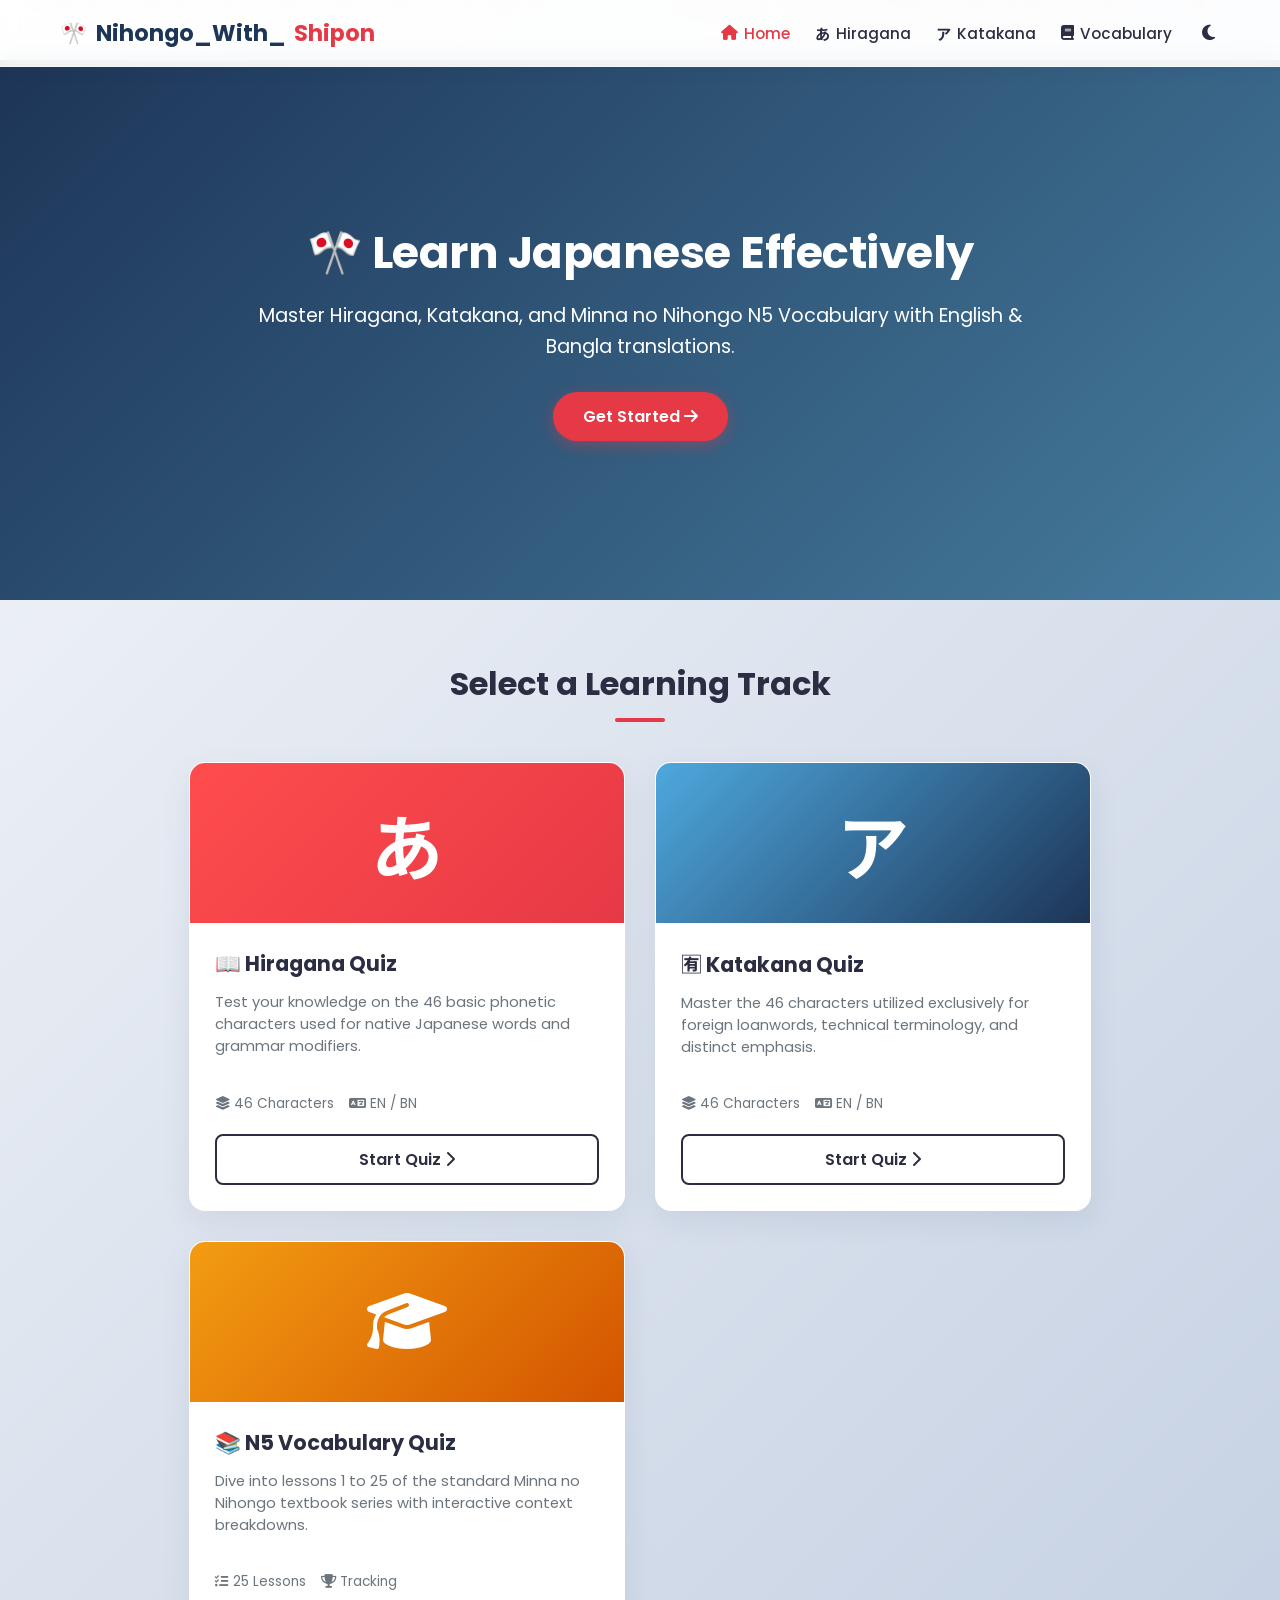
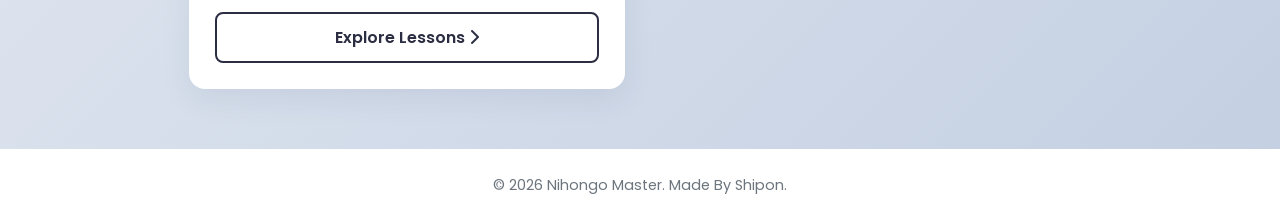
==== index.html @ 007f2280 "Add files via upload" ====
<!DOCTYPE html>
<html lang="en" data-theme="light">
<head>
    <meta charset="UTF-8">
    <meta name="viewport" content="width=device-width, initial-scale=1.0">
    <title>Nihongo Master | Japanese Quiz App</title>
    <link rel="preconnect" href="https://fonts.googleapis.com">
    <link rel="preconnect" href="https://fonts.gstatic.com" crossorigin>
    <link href="https://fonts.googleapis.com/css2?family=Noto+Sans+JP:wght@400;500;700&family=Poppins:wght@400;500;600;700&display=swap" rel="stylesheet">
    <link rel="stylesheet" href="https://cdnjs.cloudflare.com/ajax/libs/font-awesome/6.4.0/css/all.min.css">
    <link rel="stylesheet" href="css/style.css">
</head>
<body>
    <div class="sakura-container" id="sakura-bg"></div>

    <nav class="navbar">
        <div class="nav-container">
            <a href="index.html" class="nav-logo">
                <span class="logo-icon">🎌</span> Nihongo_With_<span class="accent-text">Shipon</span>
            </a>
            <div class="nav-menu" id="nav-menu">
                <a href="index.html" class="nav-item active"><i class="fa-solid fa-house"></i> Home</a>
                <a href="hiragana.html" class="nav-item"><span class="jp-char">あ</span> Hiragana</a>
                <a href="katakana.html" class="nav-item"><span class="jp-char">ア</span> Katakana</a>
                <a href="vocabulary.html" class="nav-item"><i class="fa-solid fa-book"></i> Vocabulary</a>
                <button id="theme-toggle" class="theme-btn" aria-label="Toggle Dark Mode">
                    <i class="fa-solid fa-moon"></i>
                </button>
            </div>
            <div class="nav-toggle" id="nav-toggle">
                <i class="fa-solid fa-bars"></i>
            </div>
        </div>
    </nav>

    <header class="hero-section">
        <div class="hero-bg-overlay"></div>
        <div class="hero-content">
            <h1 class="hero-title animate-slide-up">🎌 Learn Japanese Effectively</h1>
            <p class="hero-subtitle animate-slide-up delay-1">Master Hiragana, Katakana, and Minna no Nihongo N5 Vocabulary with English & Bangla translations.</p>
            <a href="#quiz-selection" class="btn-primary animate-slide-up delay-2">Get Started <i class="fa-solid fa-arrow-right"></i></a>
        </div>
    </header>

    <main class="main-container" id="quiz-selection">
        <h2 class="section-title">Select a Learning Track</h2>
        <div class="cards-grid">
            
            <div class="quiz-card animate-fade-in">
                <div class="card-icon-wrapper red-bg">
                    <span class="card-big-char">あ</span>
                </div>
                <div class="card-content">
                    <h3 class="card-title">📖 Hiragana Quiz</h3>
                    <p class="card-description">Test your knowledge on the 46 basic phonetic characters used for native Japanese words and grammar modifiers.</p>
                    <div class="card-meta">
                        <span><i class="fa-solid fa-layer-group"></i> 46 Characters</span>
                        <span><i class="fa-solid fa-language"></i> EN / BN</span>
                    </div>
                    <a href="hiragana.html" class="card-btn">Start Quiz <i class="fa-solid fa-chevron-right"></i></a>
                </div>
            </div>

            <div class="quiz-card animate-fade-in delay-1">
                <div class="card-icon-wrapper blue-bg">
                    <span class="card-big-char">ア</span>
                </div>
                <div class="card-content">
                    <h3 class="card-title">🈶 Katakana Quiz</h3>
                    <p class="card-description">Master the 46 characters utilized exclusively for foreign loanwords, technical terminology, and distinct emphasis.</p>
                    <div class="card-meta">
                        <span><i class="fa-solid fa-layer-group"></i> 46 Characters</span>
                        <span><i class="fa-solid fa-language"></i> EN / BN</span>
                    </div>
                    <a href="katakana.html" class="card-btn">Start Quiz <i class="fa-solid fa-chevron-right"></i></a>
                </div>
            </div>

            <div class="quiz-card animate-fade-in delay-2">
                <div class="card-icon-wrapper gold-bg">
                    <span class="card-icon"><i class="fa-solid fa-graduation-cap"></i></span>
                </div>
                <div class="card-content">
                    <h3 class="card-title">📚 N5 Vocabulary Quiz</h3>
                    <p class="card-description">Dive into lessons 1 to 25 of the standard Minna no Nihongo textbook series with interactive context breakdowns.</p>
                    <div class="card-meta">
                        <span><i class="fa-solid fa-list-check"></i> 25 Lessons</span>
                        <span><i class="fa-solid fa-trophy"></i> Tracking</span>
                    </div>
                    <a href="vocabulary.html" class="card-btn">Explore Lessons <i class="fa-solid fa-chevron-right"></i></a>
                </div>
            </div>

        </div>
    </main>

    <footer class="footer">
        <p>&copy; 2026 Nihongo Master. Made By Shipon.</p>
    </footer>

    <script>
        // Toggle Mobile Menu
        const navToggle = document.getElementById('nav-toggle');
        const navMenu = document.getElementById('nav-menu');
        if (navToggle) {
            navToggle.addEventListener('click', () => {
                navMenu.classList.toggle('show');
                navToggle.innerHTML = navMenu.classList.contains('show') ? '<i class="fa-solid fa-xmark"></i>' : '<i class="fa-solid fa-bars"></i>';
            });
        }

        // Dark/Light Theme Control
        const themeToggle = document.getElementById('theme-toggle');
        const currentTheme = localStorage.getItem('theme') || 'light';
        document.documentElement.setAttribute('data-theme', currentTheme);
        updateThemeIcon(currentTheme);

        themeToggle.addEventListener('click', () => {
            let theme = document.documentElement.getAttribute('data-theme');
            let newTheme = theme === 'dark' ? 'light' : 'dark';
            document.documentElement.setAttribute('data-theme', newTheme);
            localStorage.setItem('theme', newTheme);
            updateThemeIcon(newTheme);
        });

        function updateThemeIcon(theme) {
            themeToggle.innerHTML = theme === 'dark' ? '<i class="fa-solid fa-sun"></i>' : '<i class="fa-solid fa-moon"></i>';
        }

        // Programmatic Cherry Blossom Generator
        const sakuraBg = document.getElementById('sakura-bg');
        if (sakuraBg) {
            for (let i = 0; i < 25; i++) {
                const petal = document.createElement('div');
                petal.classList.add('sakura-petal');
                petal.style.left = Math.random() * 100 + 'vw';
                petal.style.animationDuration = (Math.random() * 6 + 6) + 's'; 
                petal.style.animationDelay = Math.random() * 5 + 's';
                petal.style.width = Math.random() * 8 + 8 + 'px';
                petal.style.height = Math.random() * 6 + 6 + 'px';
                sakuraBg.appendChild(petal);
            }
        }
    </script>
</body>
</html>
---- css/style.css ----
:root {
    --bg-gradient: linear-gradient(135deg, #f5f7fa 0%, #c3cfe2 100%);
    --card-bg: rgba(255, 255, 255, 0.75);
    --glass-border: rgba(255, 255, 255, 0.4);
    --text-main: #2d3748;
    --text-muted: #718096;
    --primary-red: #e53e3e;
    --accent-blue: #3182ce;
    --shadow-color: rgba(31, 38, 135, 0.08);
    --navbar-bg: rgba(255, 255, 255, 0.8);
}

[data-theme="dark"] {
    --bg-gradient: linear-gradient(135deg, #1a202c 0%, #2d3748 100%);
    --card-bg: rgba(26, 32, 44, 0.75);
    --glass-border: rgba(255, 255, 255, 0.08);
    --text-main: #f7fafc;
    --text-muted: #a0aec0;
    --primary-red: #fc8181;
    --accent-blue: #63b3ed;
    --shadow-color: rgba(0, 0, 0, 0.3);
    --navbar-bg: rgba(26, 32, 44, 0.8);
}

* {
    margin: 0;
    padding: 0;
    box-sizing: border-box;
    font-family: 'Poppins', 'Noto Sans JP', sans-serif;
}

body {
    background: var(--bg-gradient);
    color: var(--text-main);
    min-height: 100vh;
    overflow-x: hidden;
    transition: background 0.3s ease, color 0.3s ease;
}

/* Glassmorphic Navbar */
.navbar {
    position: fixed;
    top: 0;
    width: 100%;
    background: var(--navbar-bg);
    backdrop-filter: blur(12px);
    -webkit-backdrop-filter: blur(12px);
    border-bottom: 1px solid var(--glass-border);
    z-index: 1000;
    transition: background 0.3s;
}

.nav-container {
    max-width: 1200px;
    margin: 0 auto;
    padding: 15px 20px;
    display: flex;
    justify-content: space-between;
    align-items: center;
}

.nav-logo {
    font-size: 1.4rem;
    font-weight: 700;
    text-decoration: none;
    color: var(--text-main);
}

.accent-text { color: var(--primary-red); }

.nav-menu {
    display: flex;
    align-items: center;
    gap: 25px;
}

.nav-item {
    text-decoration: none;
    color: var(--text-muted);
    font-weight: 500;
    transition: color 0.2s;
}

.nav-item:hover, .nav-item.active {
    color: var(--primary-red);
}

.theme-btn {
    background: none;
    border: none;
    color: var(--text-main);
    cursor: pointer;
    font-size: 1.2rem;
}

.nav-toggle {
    display: none;
    font-size: 1.3rem;
    cursor: pointer;
    color: var(--text-main);
}

/* Falling Sakura System */
.sakura-container {
    position: fixed;
    top: 0;
    left: 0;
    width: 100vw;
    height: 100vh;
    pointer-events: none;
    z-index: 1;
}

.sakura-petal {
    position: absolute;
    background: #ffb7c5;
    border-radius: 150% 0 150% 150%;
    animation: fall linear infinite;
    opacity: 0.7;
}

@keyframes fall {
    0% { transform: translateY(-10px) rotate(0deg); opacity: 0; }
    10% { opacity: 0.7; }
    90% { opacity: 0.7; }
    100% { transform: translateY(105vh) translateX(100px) rotate(360deg); opacity: 0; }
}

@media (max-width: 768px) {
    .nav-toggle { display: block; }
    .nav-menu {
        position: absolute;
        top: 100%;
        left: 0;
        width: 100%;
        background: var(--navbar-bg);
        flex-direction: column;
        padding: 20px;
        gap: 15px;
        box-shadow: 0 10px 15px var(--shadow-color);
        display: none;
    }
    .nav-menu.show { display: flex; }
}
/* --- Global Variables & Japanese Themed Tokens --- */

:root {
    --primary-red: #E63946;
    --navy-dark: #1D3557;
    --ice-white: #F1FAEE;
    --ocean-blue: #457B9D;
    --glass-bg: rgba(255, 255, 255, 0.75);
    --glass-border: rgba(255, 255, 255, 0.4);
    
    /* System Colors */
    --bg-color: #FAFAFA;
    --card-bg: #FFFFFF;
    --text-main: #2B2D42;
    --text-muted: #6C757D;
    --nav-bg: rgba(255, 255, 255, 0.9);
    --shadow-color: rgba(29, 53, 87, 0.08);
}

[data-theme="dark"] {
    --bg-color: #0F172A;
    --card-bg: #1E293B;
    --text-main: #F8FAFC;
    --text-muted: #94A3B8;
    --nav-bg: rgba(15, 23, 42, 0.95);
    --glass-bg: rgba(30, 41, 59, 0.7);
    --glass-border: rgba(255, 255, 255, 0.1);
    --shadow-color: rgba(0, 0, 0, 0.3);
}

/* --- Base Resets --- */
* {
    margin: 0;
    padding: 0;
    box-sizing: border-box;
    scroll-behavior: smooth;
}

body {
    font-family: 'Poppins', 'Noto Sans JP', sans-serif;
    background-color: var(--bg-color);
    color: var(--text-main);
    transition: background-color 0.3s ease, color 0.3s ease;
    overflow-x: hidden;
    min-height: 100vh;
    display: flex;
    flex-direction: column;
}

/* --- Navigation Bar --- */
.navbar {
    position: fixed;
    top: 0;
    width: 100%;
    z-index: 1000;
    background-color: var(--nav-bg);
    backdrop-filter: blur(10px);
    box-shadow: 0 2px 15px var(--shadow-color);
    transition: background-color 0.3s ease;
}

.nav-container {
    max-width: 1200px;
    margin: 0 auto;
    padding: 15px 20px;
    display: flex;
    justify-content: space-between;
    align-items: center;
}

.nav-logo {
    font-size: 1.4rem;
    font-weight: 700;
    color: var(--navy-dark);
    text-decoration: none;
    display: flex;
    align-items: center;
    gap: 8px;
}
[data-theme="dark"] .nav-logo { color: #FFFFFF; }

.nav-logo .accent-text { color: var(--primary-red); }

.nav-menu {
    display: flex;
    align-items: center;
    gap: 25px;
}

.nav-item {
    text-decoration: none;
    color: var(--text-main);
    font-weight: 500;
    font-size: 0.95rem;
    transition: color 0.2s ease;
    display: flex;
    align-items: center;
    gap: 6px;
}

.nav-item:hover, .nav-item.active {
    color: var(--primary-red);
}

.nav-item .jp-char {
    font-family: 'Noto Sans JP', sans-serif;
    font-weight: bold;
}

.theme-btn {
    background: none;
    border: none;
    color: var(--text-main);
    font-size: 1.1rem;
    cursor: pointer;
    padding: 5px;
    transition: transform 0.2s ease;
}
.theme-btn:hover { transform: scale(1.15); color: var(--primary-red); }

.nav-toggle {
    display: none;
    font-size: 1.3rem;
    cursor: pointer;
    color: var(--text-main);
}

/* --- Hero Section with Mount Fuji Tone --- */
.hero-section {
    position: relative;
    height: 60vh;
    min-height: 400px;
    background: linear-gradient(135deg, var(--navy-dark), var(--ocean-blue));
    display: flex;
    align-items: center;
    justify-content: center;
    text-align: center;
    color: #FFFFFF;
    padding: 0 20px;
    margin-top: 60px;
    overflow: hidden;
}

/* Simulated Japanese Wave Pattern Overlay */
.hero-bg-overlay {
    position: absolute;
    top: 0; left: 0; width: 100%; height: 100%;
    opacity: 0.07;
    background-image: radial-gradient(circle at 100% 150%, #fff 24%, white 28%, transparent 28%, transparent),
                      radial-gradient(circle at 0% 150%, #fff 24%, white 28%, transparent 28%, transparent);
    background-size: 40px 40px;
}

.hero-content {
    position: relative;
    z-index: 2;
    max-width: 800px;
}

.hero-title {
    font-size: 2.8rem;
    font-weight: 700;
    margin-bottom: 15px;
    letter-spacing: -0.5px;
}

.hero-subtitle {
    font-size: 1.2rem;
    opacity: 0.9;
    margin-bottom: 30px;
    font-weight: 400;
    line-height: 1.6;
}

.btn-primary {
    display: inline-block;
    padding: 12px 30px;
    background-color: var(--primary-red);
    color: #FFFFFF;
    text-decoration: none;
    font-weight: 600;
    border-radius: 50px;
    box-shadow: 0 4px 15px rgba(230, 57, 70, 0.4);
    transition: transform 0.2s, box-shadow 0.2s;
}
.btn-primary:hover {
    transform: translateY(-2px);
    box-shadow: 0 6px 20px rgba(230, 57, 70, 0.6);
}

/* --- Selection Grid & Container --- */
.main-container {
    max-width: 1200px;
    margin: 0 auto;
    padding: 60px 20px;
    flex: 1;
}

.section-title {
    text-align: center;
    font-size: 2rem;
    margin-bottom: 40px;
    position: relative;
}
.section-title::after {
    content: '';
    display: block;
    width: 50px;
    height: 4px;
    background-color: var(--primary-red);
    margin: 10px auto 0 auto;
    border-radius: 2px;
}

.cards-grid {
    display: grid;
    grid-template-columns: repeat(auto-fit, minmax(320px, 1fr));
    gap: 30px;
}

/* --- Glassmorphic Quiz Cards --- */
.quiz-card {
    background: var(--card-bg);
    border-radius: 16px;
    overflow: hidden;
    box-shadow: 0 10px 30px var(--shadow-color);
    border: 1px solid var(--glass-border);
    transition: transform 0.3s cubic-bezier(0.25, 0.8, 0.25, 1), box-shadow 0.3s ease;
    display: flex;
    flex-direction: column;
}

.quiz-card:hover {
    transform: translateY(-8px);
    box-shadow: 0 15px 35px rgba(29, 53, 87, 0.15);
}

.card-icon-wrapper {
    height: 160px;
    display: flex;
    align-items: center;
    justify-content: center;
    color: #FFFFFF;
}
.red-bg { background: linear-gradient(135deg, #FF4D4D, var(--primary-red)); }
.blue-bg { background: linear-gradient(135deg, #4EA8DE, var(--navy-dark)); }
.gold-bg { background: linear-gradient(135deg, #F39C12, #D35400); }

.card-big-char { font-family: 'Noto Sans JP', sans-serif; font-size: 4.5rem; font-weight: 700; }
.card-icon { font-size: 4rem; }

.card-content {
    padding: 25px;
    display: flex;
    flex-direction: column;
    flex: 1;
}

.card-title { font-size: 1.3rem; margin-bottom: 12px; color: var(--text-main); }
.card-description { font-size: 0.92rem; color: var(--text-muted); line-height: 1.5; margin-bottom: 20px; flex: 1; }

.card-meta {
    display: flex;
    gap: 15px;
    font-size: 0.85rem;
    color: var(--text-muted);
    margin-bottom: 20px;
    border-top: 1px solid var(--glass-border);
    padding-top: 15px;
}

.card-btn {
    text-align: center;
    padding: 11px;
    border: 2px solid var(--text-main);
    color: var(--text-main);
    text-decoration: none;
    font-weight: 600;
    border-radius: 8px;
    transition: all 0.2s ease;
}
[data-theme="dark"] .card-btn { border-color: var(--text-muted); color: var(--text-muted); }

.quiz-card:hover .card-btn {
    background-color: var(--text-main);
    color: #FFFFFF;
    border-color: var(--text-main);
}
[data-theme="dark"] .quiz-card:hover .card-btn {
    background-color: #FFFFFF;
    color: #000000;
    border-color: #FFFFFF;
}

/* --- Animations & Effects --- */
.sakura-container {
    position: fixed;
    top: 0; left: 0; width: 100%; height: 100%;
    pointer-events: none; z-index: 1; overflow: hidden;
}

.sakura-petal {
    position: absolute;
    background-color: #FFB7C5;
    border-radius: 150% 0 150% 150%;
    opacity: 0.7;
    animation: drift linear infinite;
    transform-origin: center;
}

@keyframes drift {
    0% { transform: translateY(-10px) translateX(0) rotate(0deg); opacity: 0; }
    10% { opacity: 0.8; }
    90% { opacity: 0.8; }
    100% { transform: translateY(105vh) translateX(120px) rotate(720deg); opacity: 0; }
}

.animate-slide-up { opacity: 0; transform: translateY(20px); animation: slideUp 0.6s cubic-bezier(0.25, 1, 0.5, 1) forwards; }
.animate-fade-in { opacity: 0; animation: fadeIn 0.6s ease forwards; }

.delay-1 { animation-delay: 0.15s; }
.delay-2 { animation-delay: 0.3s; }

@keyframes slideUp { to { opacity: 1; transform: translateY(0); } }
@keyframes fadeIn { to { opacity: 1; } }

/* --- Shared Footer --- */
.footer {
    text-align: center;
    padding: 25px;
    background-color: var(--card-bg);
    border-top: 1px solid var(--glass-border);
    font-size: 0.9rem;
    color: var(--text-muted);
}
.text-danger { color: var(--primary-red); }

/* --- Responsive Layout Breakpoints --- */
@media (max-width: 768px) {
    .nav-toggle { display: block; }
    .nav-menu {
        position: fixed;
        top: 60px; left: -100%;
        width: 100%; height: calc(100vh - 60px);
        background-color: var(--nav-bg);
        flex-direction: column;
        padding: 40px 20px;
        gap: 30px;
        transition: left 0.3s cubic-bezier(0.25, 1, 0.5, 1);
        backdrop-filter: blur(15px);
    }
    .nav-menu.show { left: 0; }
    .hero-title { font-size: 2rem; }
    .hero-subtitle { font-size: 1rem; }
}
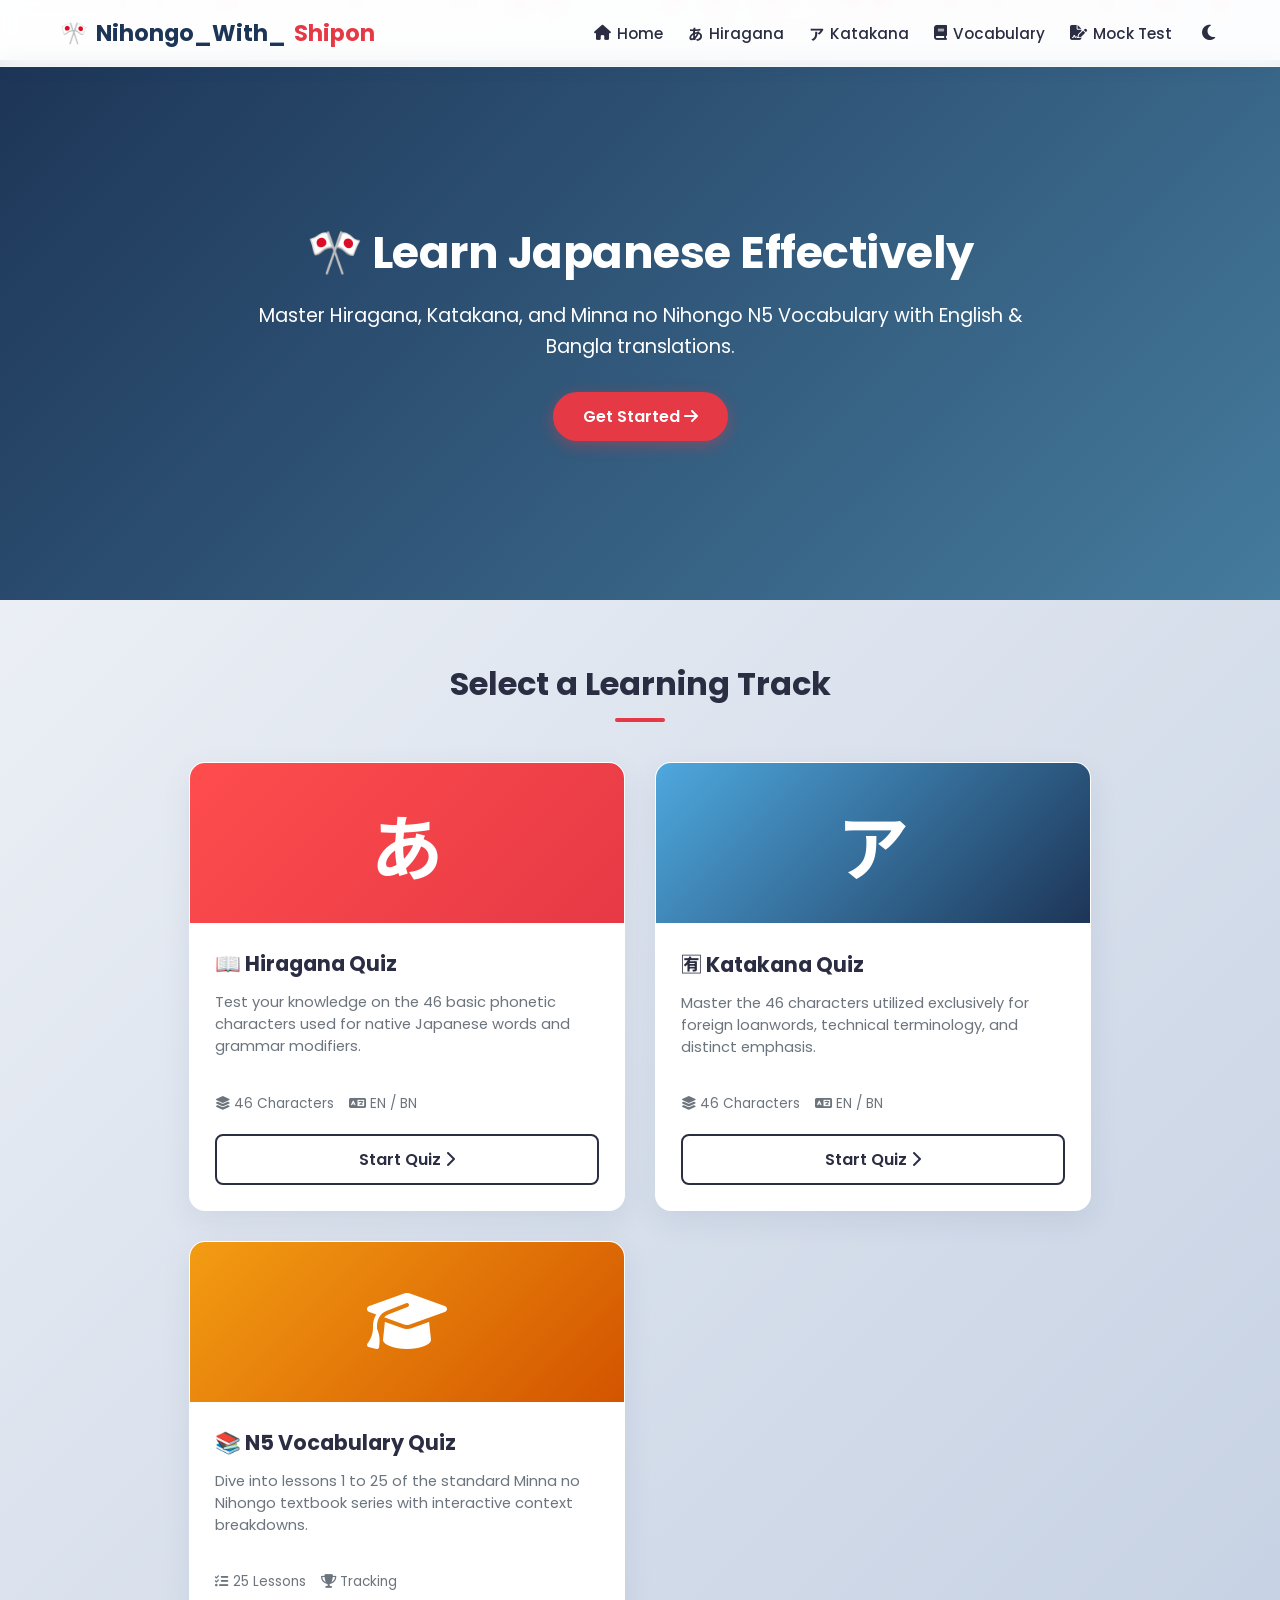
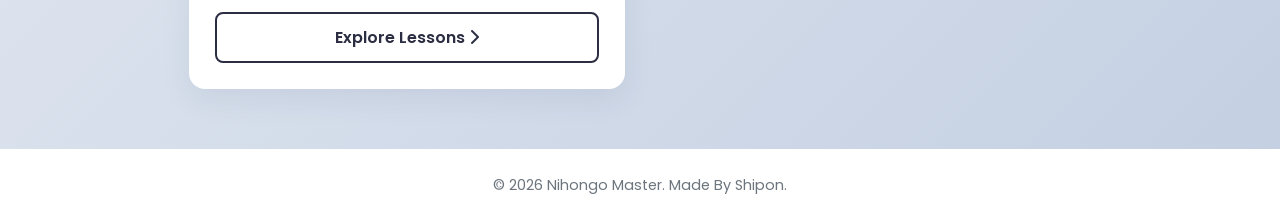
==== commit 1f0c1835: "Add new page link" ====
--- a/index.html
+++ b/index.html
@@ -19,14 +19,13 @@
                 <span class="logo-icon">🎌</span> Nihongo_With_<span class="accent-text">Shipon</span>
             </a>
             <div class="nav-menu" id="nav-menu">
-                <a href="index.html" class="nav-item active"><i class="fa-solid fa-house"></i> Home</a>
-                <a href="hiragana.html" class="nav-item"><span class="jp-char">あ</span> Hiragana</a>
-                <a href="katakana.html" class="nav-item"><span class="jp-char">ア</span> Katakana</a>
-                <a href="vocabulary.html" class="nav-item"><i class="fa-solid fa-book"></i> Vocabulary</a>
-                <button id="theme-toggle" class="theme-btn" aria-label="Toggle Dark Mode">
-                    <i class="fa-solid fa-moon"></i>
-                </button>
-            </div>
+    <a href="index.html" class="nav-item"><i class="fa-solid fa-house"></i> Home</a>
+    <a href="hiragana.html" class="nav-item"><span class="jp-char">あ</span> Hiragana</a>
+    <a href="katakana.html" class="nav-item"><span class="jp-char">ア</span> Katakana</a>
+    <a href="vocabulary.html" class="nav-item"><i class="fa-solid fa-book"></i> Vocabulary</a>
+    <a href="mock-test.html" class="nav-item"><i class="fa-solid fa-file-signature"></i> Mock Test</a>
+    <button id="theme-toggle" class="theme-btn" aria-label="Toggle Dark Mode"><i class="fa-solid fa-moon"></i></button>
+</div>
             <div class="nav-toggle" id="nav-toggle">
                 <i class="fa-solid fa-bars"></i>
             </div>
@@ -143,4 +142,4 @@
         }
     </script>
 </body>
-</html>+</html>
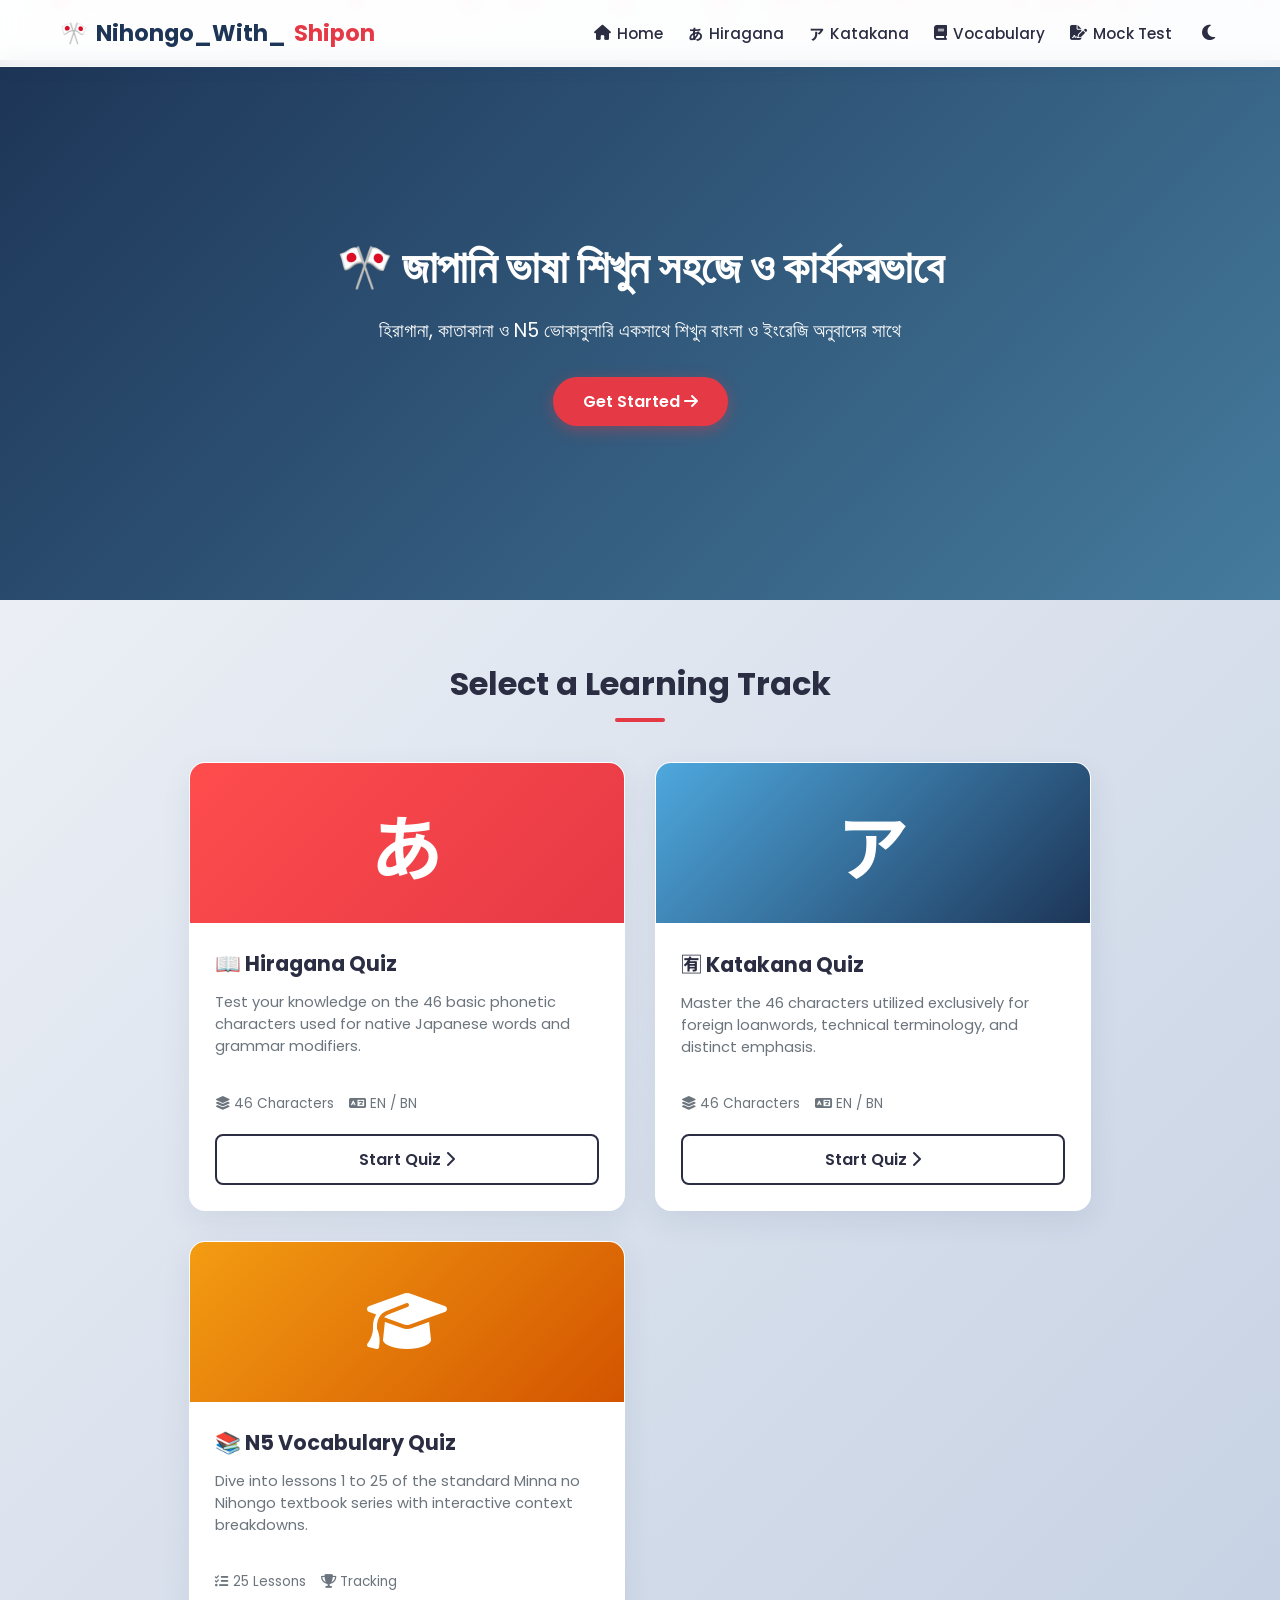
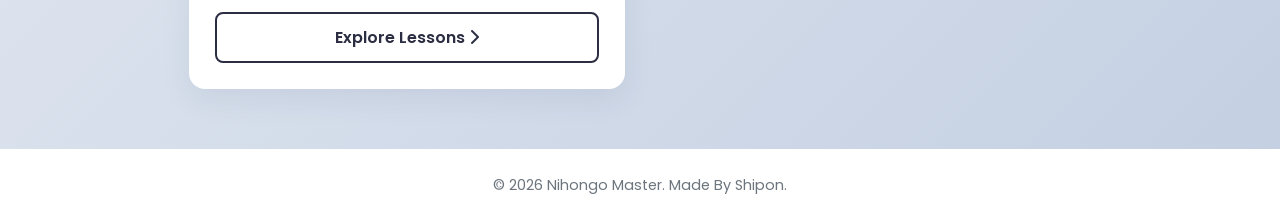
==== commit 371d1661: "Update index.html" ====
--- a/index.html
+++ b/index.html
@@ -35,8 +35,8 @@
     <header class="hero-section">
         <div class="hero-bg-overlay"></div>
         <div class="hero-content">
-            <h1 class="hero-title animate-slide-up">🎌 Learn Japanese Effectively</h1>
-            <p class="hero-subtitle animate-slide-up delay-1">Master Hiragana, Katakana, and Minna no Nihongo N5 Vocabulary with English & Bangla translations.</p>
+            <h1 class="hero-title animate-slide-up">🎌 জাপানি ভাষা শিখুন সহজে ও কার্যকরভাবে</h1>
+            <p class="hero-subtitle animate-slide-up delay-1">হিরাগানা, কাতাকানা ও N5 ভোকাবুলারি একসাথে শিখুন বাংলা ও ইংরেজি অনুবাদের সাথে</p>
             <a href="#quiz-selection" class="btn-primary animate-slide-up delay-2">Get Started <i class="fa-solid fa-arrow-right"></i></a>
         </div>
     </header>
